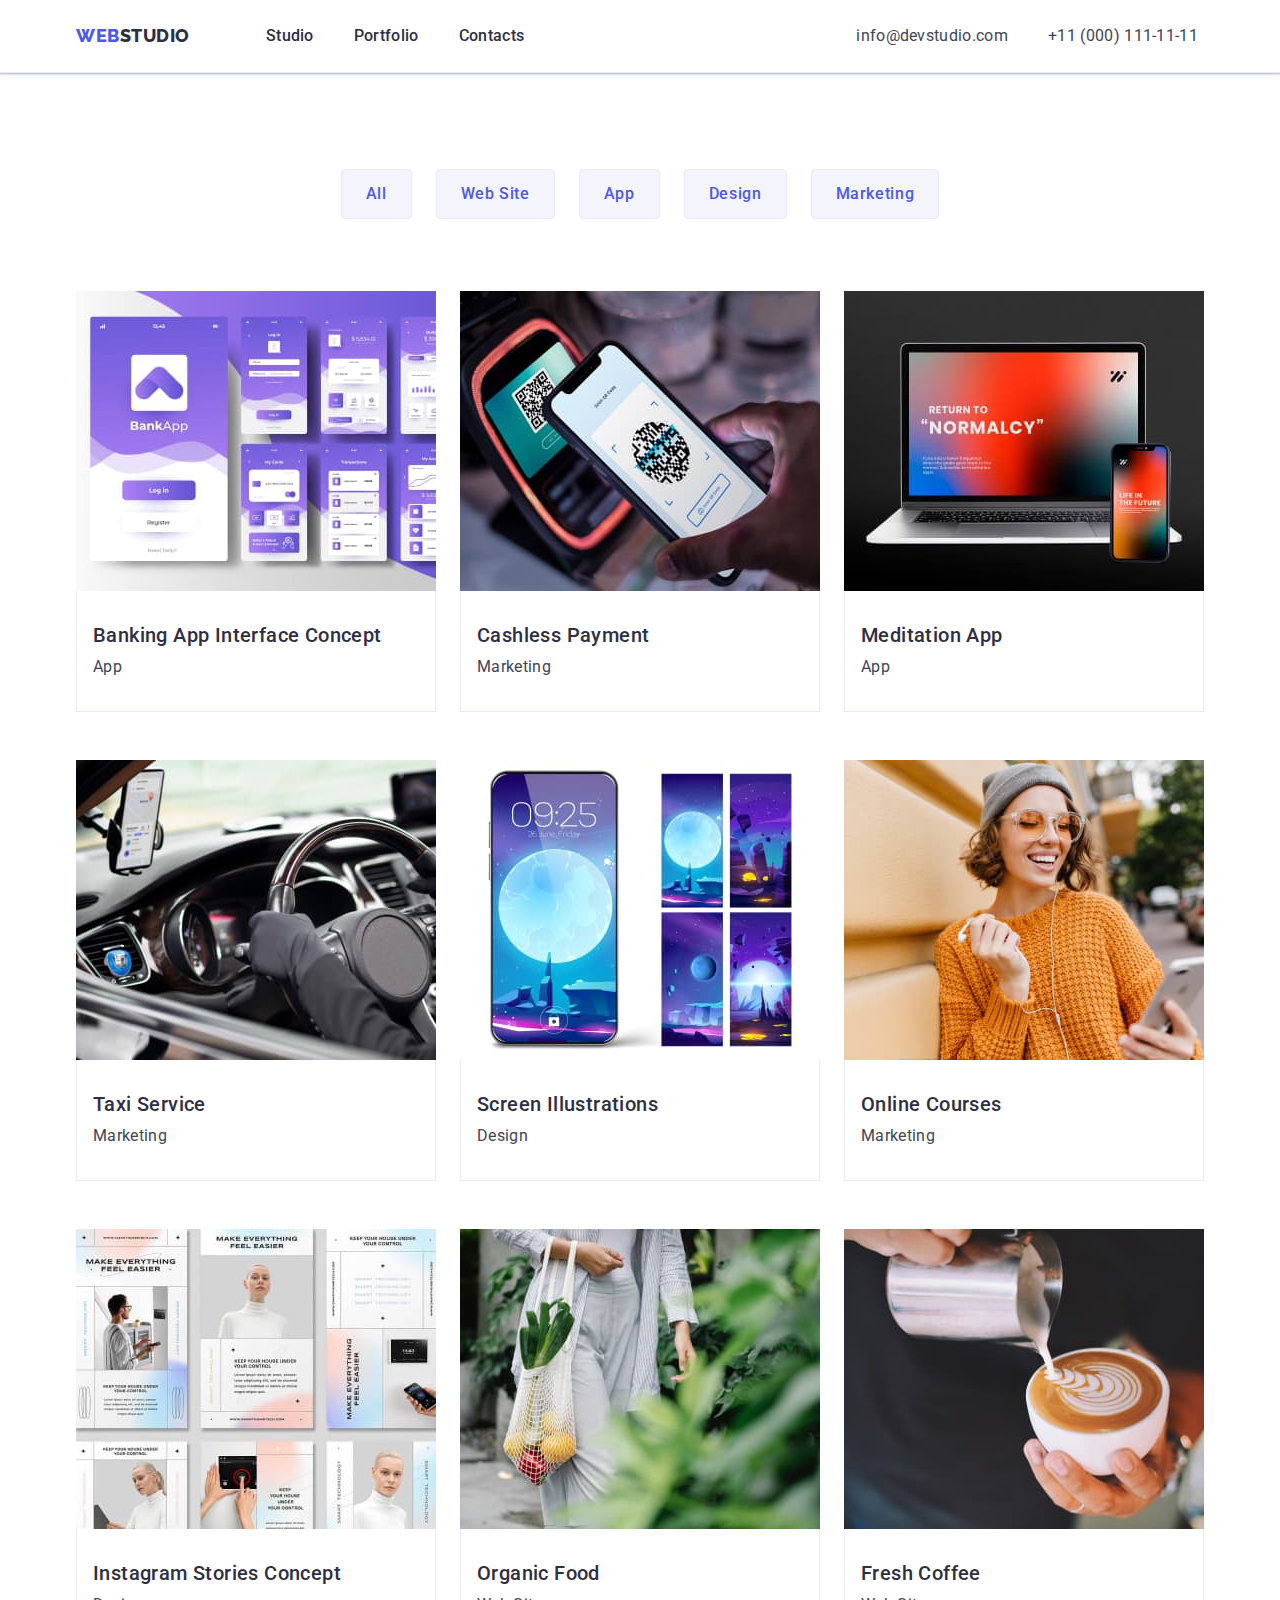
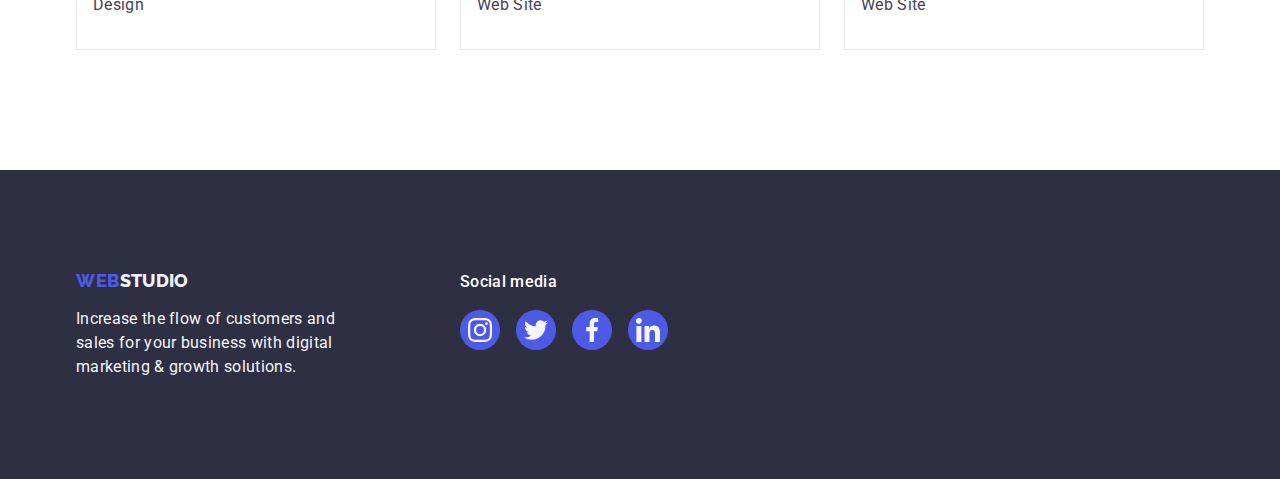
==== portfolio.html @ fb7a7f18 "Initial commit" ====
<!DOCTYPE html>
<html lang="en">
  <head>
    <meta charset="UTF-8" />
    <meta http-equiv="X-UA-Compatible" content="IE=edge" />
    <meta name="viewport" content="width=device-width, initial-scale=1.0" />
    <title>Document</title>
    <!-- modern-normalize -->
    <link
      rel="stylesheet"
      href="https://cdn.jsdelivr.net/npm/modern-normalize@1.1.0/modern-normalize.min.css"
    />
    <link rel="stylesheet" href="./css/styles.css" />
    <link rel="preconnect" href="https://fonts.googleapis.com" />
    <link rel="preconnect" href="https://fonts.gstatic.com" crossorigin />
    <link
      href="https://fonts.googleapis.com/css2?family=Raleway:wght@800&family=Roboto:wght@400;500;700;900&display=swap"
      rel="stylesheet"
    />
  </head>
  <body>
    <!-- header section -->
    <header class="header">
      <div class="header-container container">
        <nav class="header-nav">
          <a class="main-logo link" href="./index.html">
            Web<span class="logo">Studio</span></a
          >
          <ul class="header-list list">
            <li class="header-items">
              <a class="header-link link" href="./index.html">Studio</a>
            </li>
            <li class="header-items">
              <a class="header-link link" href="./portfolio.html">Portfolio</a>
            </li>
            <li class="header-items">
              <a class="header-link link" href="">Contacts</a>
            </li>
          </ul>
        </nav>
        <address class="address">
          <ul class="address-list list">
            <li class="address-items">
              <a class="address-link link" href="mailto:info@devstudio.com"
                >info@devstudio.com</a
              >
            </li>
            <li class="address-items">
              <a class="address-link link" href="tel:+110001111111"
                >+11 (000) 111-11-11</a
              >
            </li>
          </ul>
        </address>
      </div>
    </header>
    <main>
      <!-- portfolio section -->
      <section class="portfolio">
        <div class="container">
          <h1 class="portfolio-title">Portfolio</h1>
          <ul class="portfolio-list list">
            <li class="portfolio-item">
              <button class="portfolio-btn" type="button">All</button>
            </li>
            <li class="portfolio-item">
              <button class="portfolio-btn" type="button">Web Site</button>
            </li>
            <li class="portfolio-item">
              <button class="portfolio-btn" type="button">App</button>
            </li>
            <li class="portfolio-item">
              <button class="portfolio-btn" type="button">Design</button>
            </li>
            <li class="portfolio-item">
              <button class="portfolio-btn" type="button">Marketing</button>
            </li>
          </ul>
          <ul class="portfolio-items list">
            <li class="portfolio-items-item">
              <a class="portfolio-link link" href="">
                <img
                  class="portfolio-img"
                  src="./images/img8.jpg"
                  alt="Banking App Interface Concept"
                  width="360"
                />
                <div class="application-name">
                  <h2 class="portfolio-heading">
                    Banking App Interface Concept
                  </h2>
                  <p class="portfolio-text">App</p>
                </div>
              </a>
            </li>
            <li class="portfolio-items-item">
              <a class="portfolio-link link" href="">
                <img
                  class="portfolio-img"
                  src="./images/img9.jpg"
                  alt="Cashless Payment"
                  width="360"
                />
                <div class="application-name">
                  <h2 class="portfolio-heading">Cashless Payment</h2>
                  <p class="portfolio-text">Marketing</p>
                </div>
              </a>
            </li>
            <li class="portfolio-items-item">
              <a class="portfolio-link link" href="">
                <img
                  class="portfolio-img"
                  src="./images/img10.jpg"
                  alt="Meditation App"
                  width="360"
                />
                <div class="application-name">
                  <h2 class="portfolio-heading">Meditation App</h2>
                  <p class="portfolio-text">App</p>
                </div>
              </a>
            </li>
            <li class="portfolio-items-item">
              <a class="portfolio-link link" href="">
                <img
                  class="portfolio-img"
                  src="./images/img11.jpg"
                  alt="Taxi Service"
                  width="360"
                />
                <div class="application-name">
                  <h2 class="portfolio-heading">Taxi Service</h2>
                  <p class="portfolio-text">Marketing</p>
                </div>
              </a>
            </li>
            <li class="portfolio-items-item">
              <a class="portfolio-link link" href="">
                <img
                  class="portfolio-img"
                  src="./images/img12.jpg"
                  alt="Screen Illustrations"
                  width="360"
                />
                <div class="application-name">
                  <h2 class="portfolio-heading">Screen Illustrations</h2>
                  <p class="portfolio-text">Design</p>
                </div>
              </a>
            </li>
            <li class="portfolio-items-item">
              <a class="portfolio-link link" href="">
                <img
                  class="portfolio-img"
                  src="./images/img13.jpg"
                  alt="Online Courses"
                  width="360"
                />
                <div class="application-name">
                  <h2 class="portfolio-heading">Online Courses</h2>
                  <p class="portfolio-text">Marketing</p>
                </div>
              </a>
            </li>
            <li class="portfolio-items-item">
              <a class="portfolio-link link" href="">
                <img
                  class="portfolio-img"
                  src="./images/img14.jpg"
                  alt="Instagram Stories Concept"
                  width="360"
                />
                <div class="application-name">
                  <h2 class="portfolio-heading">Instagram Stories Concept</h2>
                  <p class="portfolio-text">Design</p>
                </div>
              </a>
            </li>
            <li class="portfolio-items-item">
              <a class="portfolio-link link" href="">
                <img
                  class="portfolio-img"
                  src="./images/img15.jpg"
                  alt="Organic Food"
                  width="360"
                />
                <div class="application-name">
                  <h2 class="portfolio-heading">Organic Food</h2>
                  <p class="portfolio-text">Web Site</p>
                </div>
              </a>
            </li>
            <li class="portfolio-items-item">
              <a class="portfolio-link link" href="">
                <img
                  class="portfolio-img"
                  src="./images/img16.jpg"
                  alt="Fresh Coffee"
                  width="360"
                />
                <div class="application-name">
                  <h2 class="portfolio-heading">Fresh Coffee</h2>
                  <p class="portfolio-text">Web Site</p>
                </div>
              </a>
            </li>
          </ul>
        </div>
      </section>
    </main>
    <!-- footer section -->
    <footer class="footer">
      <div class="footer-container container">
        <div>
          <a class="main-logo last-logo link" href="./index.html">
            Web<span class="footer-logo">Studio</span></a
          >
          <p class="footer-text">
            Increase the flow of customers and sales for your business with
            digital marketing & growth solutions.
          </p>
        </div>
        <section class="social-media">
          <h2 class="social-media-title">Social media</h2>
          <ul class="socials-footer">
            <li class="socials-item list">
              <a
                class="socials-link footer-link link"
                href="https://instagram.com"
                target="_blank"
                rel="noopener noreferrer"
                aria-label="instagram icon"
              >
                <svg class="socials-icon" width="24" height="24">
                  <use href="./images/icons.svg#icon-instagram-2"></use>
                </svg>
              </a>
            </li>
            <li class="socials-item list">
              <a
                class="socials-link footer-link link"
                href=" https://twitter.com"
                target="_blank"
                rel="noopener noreferrer"
                aria-label="twitter icon"
              >
                <svg class="socials-icon" width="24" height="24">
                  <use href="./images/icons.svg#icon-twitter-1"></use>
                </svg>
              </a>
            </li>
            <li class="socials-item list">
              <a
                class="socials-link footer-link link"
                href=" https://facebook.com"
                target="_blank"
                rel="noopener noreferrer"
                aria-label="facebook icon"
              >
                <svg class="socials-icon" width="24" height="24">
                  <use href="./images/icons.svg#icon-facebook-1"></use>
                </svg>
              </a>
            </li>
            <li class="socials-item list">
              <a
                class="socials-link footer-link link"
                href=" https://linkedin.com"
                target="_blank"
                rel="noopener noreferrer"
                aria-label="linkedin icon"
              >
                <svg class="socials-icon" width="24" height="24">
                  <use href="./images/icons.svg#icon-linkedin-1"></use>
                </svg>
              </a>
            </li>
          </ul>
        </section>
      </div>
    </footer>
  </body>
</html>
---- css/styles.css ----
:root {
  --iris: #4d5ae5;
  --ocean: #404bbf;
  --navy-blue: #2e2f42;
  --green: #31d0aa;
  --slate: #434455;
  --light-slate: #8e8f99;
  --cornflower: #e7e9fc;
  --cloud: #f4f4fd;
  --navy-blue-modal: #2e2f42;
  --grey: #2e2f42;
  --white: #ffffff;
  --dairy: #fcfcfc;
  /* font */
  --main-font: Roboto, sans-serif;
  --secondary-font: Raleway, sans-serif;
}
body {
  font-family: var(--main-font);
  font-weight: 400;
  font-size: 16px;
  line-height: 24px;
  letter-spacing: 0.02em;
  color: var(--slate);
  background-color: var(--white);
}
.container {
  width: 1158px;
  margin-left: auto;
  margin-right: auto;
  padding-left: 15px;
  padding-right: 15px;
}
/* reset start */
h1,
h2,
h3,
h4,
h5,
h6,
p {
  margin: 0;
}
img {
  display: block;
}

.link {
  text-decoration: none;
  color: inherit;
}
.list {
  list-style: none;
  padding: 0;
  margin: 0;
}
/* reset end */
/* header */
.main-logo {
  font-family: var(--secondary-font);
  font-weight: 800;
  font-size: 18px;
  line-height: 1.17;
  letter-spacing: 0.03em;
  text-transform: uppercase;
  color: var(--iris);
  margin-right: 76px;
}
.logo {
  color: var(--navy-blue);
}
.header-list {
  display: flex;
  gap: 40px;
  margin-right: 332px;
  font-weight: 500;
  color: var(--navy-blue);
}
.address {
  font-style: normal;
}
.address-list {
  display: flex;
  gap: 40px;
}
.link:hover,
.link:focus {
  color: var(--ocean);
}
.header-container {
  display: flex;
  align-items: center;
}
.header-nav {
  display: flex;
  align-items: center;
}
.header-link {
  display: block;
  padding-top: 24px;
  padding-bottom: 24px;
}
.address-link {
  display: block;
  padding-top: 24px;
  padding-bottom: 24px;
}
.header {
  border-bottom: 1px solid var(--cornflower);
  box-shadow: 0px 2px 1px rgba(46, 47, 66, 0.08),
    0px 1px 1px rgba(46, 47, 66, 0.16), 0px 1px 6px rgba(46, 47, 66, 0.08);
}

/* hero */
.hero {
  color: var(--white);
  background-color: var(--navy-blue);
  padding: 188px 0px;
  max-width: 1440px;
  height: 600px;
  margin: 0 auto;
  background-size: cover;
  background-position: center;
  background-repeat: no-repeat;
  background-image: linear-gradient(
      rgba(46, 47, 66, 0.7),
      rgba(46, 47, 66, 0.7)
    ),
    url("../images/people-office1.jpg");
}

.hero-title {
  display: block;
  text-align: center;
  font-weight: 700;
  font-size: 56px;
  line-height: 1.07;
  letter-spacing: 0.02em;
  max-width: 496px;
  margin-bottom: 48px;
  margin-left: auto;
  margin-right: auto;
}

.hero-btn {
  font-weight: 500;
  display: block;
  letter-spacing: 0.04em;
  color: var(--white);
  background-color: var(--iris);
  font-family: inherit;
  cursor: pointer;
  font-size: 16px;
  line-height: 1.5;
  margin: 0 auto;
  min-width: 169px;
  min-height: 56px;
  border-radius: 4px;
  border: none;
  box-shadow: 0px 4px 4px rgba(0, 0, 0, 0.15);
}
.hero-btn:hover {
  background-color: var(--ocean);
}
.hero-btn:focus {
  background-color: var(--ocean);
}
/* advantages section */
.advantages {
  padding: 120px 0px;
}
.advantages-list {
  display: flex;
  gap: 24px;
}
.advantages-title {
  position: absolute;
  width: 1px;
  height: 1px;
  margin: -1px;
  border: 0;
  padding: 0;
  white-space: nowrap;
  clip-path: inset(100%);
  clip: rect(0 0 0 0);
  overflow: hidden;
  letter-spacing: 0.02em;
}
.advantages-items {
  width: calc((100% - 72px) / 4);
}
.advantages-subtitle {
  font-weight: 500;
  font-size: 20px;
  color: var(--navy-blue);
  letter-spacing: 0.02em;
  margin-bottom: 8px;
}
.advantages-icon {
  display: flex;
  justify-content: center;
  align-items: center;
  width: 264px;
  height: 112px;
  background-color: var(--cloud);
  border-radius: 4px;
  margin-bottom: 8px;
}

/* What are we doing section */

.section-title {
  font-weight: 700;
  font-size: 36px;
  line-height: 1.11;
  text-align: center;
  color: var(--navy-blue);
  text-transform: capitalize;
  margin-bottom: 72px;
}
.section-list {
  display: flex;
  gap: 24px;
}
.doing-section {
  padding-bottom: 120px;
}

/* Our Team section */
.team-list {
  display: flex;
  gap: 24px;
}
.team {
  background-color: var(--cloud);
  padding: 120px 0;
}
.team-title {
  font-weight: 700;
  font-size: 36px;
  line-height: 1.11;
  text-transform: capitalize;
  color: var(--navy-blue);
  letter-spacing: 0.02em;
  text-align: center;
  margin-bottom: 72px;
}

.team-items {
  background-color: var(--white);
  border-radius: 0px 0px 4px 4px;
  box-shadow: 0px 1px 6px rgba(46, 47, 66, 0.08),
    0px 1px 1px rgba(46, 47, 66, 0.16), 0px 2px 1px rgba(46, 47, 66, 0.08);
}
.team-heading {
  font-weight: 500;
  font-size: 20px;
  color: var(--navy-blue);
  letter-spacing: 0.02em;
  text-align: center;
  margin-bottom: 8px;
}
.team-name {
  padding: 32px 0px;
}
.team-text {
  text-align: center;
  margin-bottom: 8px;
}
.socials {
  display: flex;
  justify-content: center;
  padding: 0;
  gap: 24px;
}
.socials-link {
  display: flex;
  width: 40px;
  height: 40px;
  justify-content: center;
  align-items: center;

  background-color: var(--iris);
  border-radius: 50%;
}
.socials-link:hover,
.socials-link:focus {
  background-color: var(--ocean);
}
.socials-icon {
  fill: var(--cloud);
}
/* customers */
.customers {
  padding-top: 120px;
  padding-bottom: 120px;
}
.customers-title {
  font-weight: 700;
  font-size: 36px;
  line-height: 1.1;
  text-align: center;
  letter-spacing: 0.02em;
  text-transform: capitalize;

  color: var(--navy-blue);
  margin-bottom: 72px;
}
.customers-list {
  display: flex;
  justify-content: center;
  align-items: center;
  gap: 24px;
}
.customers-link {
  display: flex;
  justify-content: center;
  align-items: center;
  width: 168px;
  height: 88px;
  border: 1px solid var(--light-slate);
  border-radius: 4px;
  color: var(--light-slate);
}
.customers-link:hover,
.customers-link:focus {
  color: var(--ocean);
  border-color: var(--ocean);
}
.icon-logo:hover,
.icon-logo:focus {
  fill: currentColor;
}

.icon-logo {
  fill: currentColor;
}

.customers-item:hover,
.customers-item:focus {
  border-color: var(--ocean);
}

/* footer */
.footer {
  background-color: var(--navy-blue);
  padding: 100px 0px;
}
.footer-text {
  color: var(--cloud);
}

.footer-logo {
  color: var(--cloud);
  letter-spacing: 0.02em;
}
.last-logo {
  display: inline-block;
  margin-bottom: 16px;
}
.footer-text {
  max-width: 264px;
}
.social-media-title {
  font-weight: 500;
  font-size: 16px;
  line-height: 1.5;
  letter-spacing: 0.02em;
  margin-bottom: 16px;

  color: var(--white);
}
.footer-container {
  display: flex;
  gap: 120px;
  align-items: baseline;
}
.footer-container-logo {
  gap: 120px;
}
.socials-footer {
  display: flex;
  justify-content: center;
  align-items: center;
  padding: 0;
  gap: 16px;
}
.footer-link:hover,
.footer-link:focus {
  background-color: var(--green);
}
/* portfolio */
.portfolio {
  padding: 96px 0 120px;
}
.portfolio-title {
  position: absolute;
  width: 1px;
  height: 1px;
  margin: -1px;
  border: 0;
  padding: 0;
  white-space: nowrap;
  clip-path: inset(100%);
  clip: rect(0 0 0 0);
  overflow: hidden;
}

.portfolio-item {
  color: var(--iris);
}
.portfolio-btn {
  font-weight: 500;
  font-size: 16px;
  display: flex;
  align-items: center;
  text-align: center;
  letter-spacing: 0.04em;
  color: inherit;
  background-color: var(--cloud);
  font-family: inherit;
  cursor: pointer;
  line-height: 1.5;
  padding: 12px 24px;
  min-width: 69px;
  min-height: 48px;
  border: 1px solid var(--cornflower);
  border-radius: 4px;
}
.portfolio-btn:hover,
.portfolio-btn:focus {
  background-color: var(--ocean);
  color: var(--white);
  border: 1px solid transparent;
  box-shadow: 0px 3px 1px rgba(0, 0, 0, 0.1), 0px 2px 1px rgba(0, 0, 0, 0.08),
    0px 2px 2px rgba(0, 0, 0, 0.12);
  border-radius: 4px;
}
.portfolio-heading {
  font-weight: 500;
  font-size: 20px;
  color: var(--navy-blue);
  letter-spacing: 0.02em;
  margin-bottom: 8px;
}
.portfolio-list {
  display: flex;
  gap: 24px;
  justify-content: center;
  margin-bottom: 72px;
}
.portfolio-items {
  display: flex;
  flex-wrap: wrap;
  column-gap: 24px;
  row-gap: 48px;
}

.application-name {
  padding: 32px 16px;
  border: 1px solid var(--cornflower);
  border-top: none;
}
.portfolio-text {
  color: var(--slate);
}
.portfolio-link {
  display: block;
}
.portfolio-link:hover,
.portfolio-link:focus {
  box-shadow: 0px 1px 6px rgba(46, 47, 66, 0.08),
    0px 1px 1px rgba(46, 47, 66, 0.16), 0px 2px 1px rgba(46, 47, 66, 0.08);
}
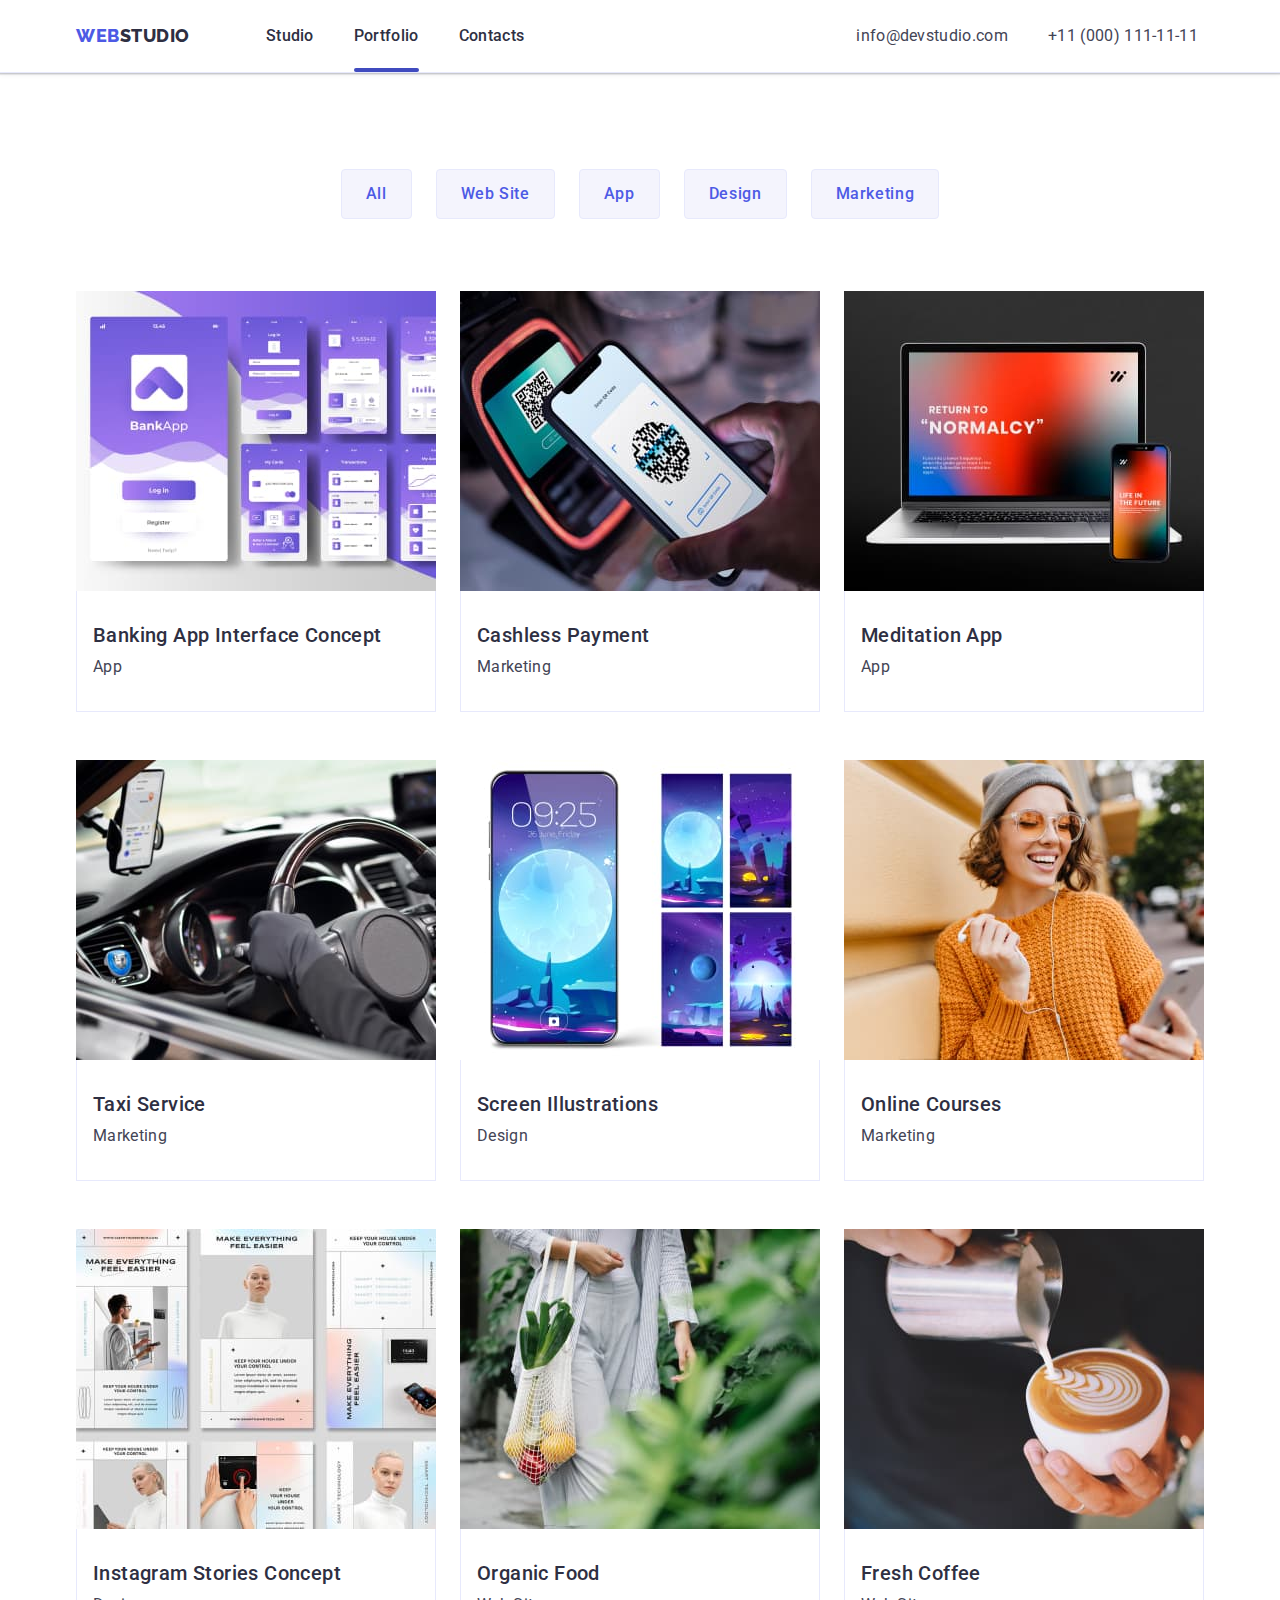
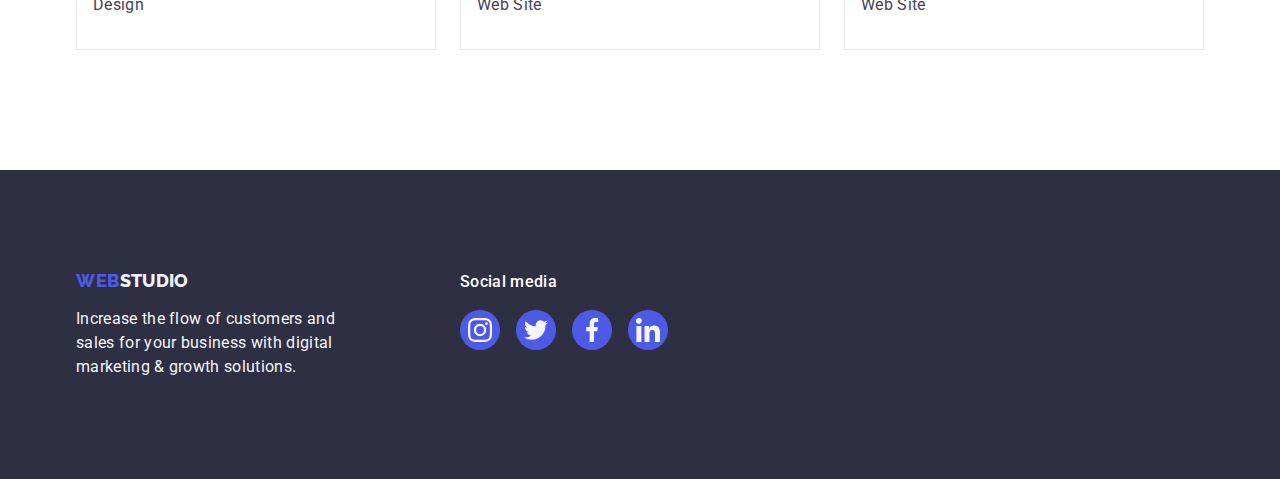
==== commit 802143f8: "home work5" ====
--- a/portfolio.html
+++ b/portfolio.html
@@ -31,7 +31,9 @@
               <a class="header-link link" href="./index.html">Studio</a>
             </li>
             <li class="header-items">
-              <a class="header-link link" href="./portfolio.html">Portfolio</a>
+              <a class="header-link current link" href="./portfolio.html"
+                >Portfolio</a
+              >
             </li>
             <li class="header-items">
               <a class="header-link link" href="">Contacts</a>
@@ -79,12 +81,22 @@
           <ul class="portfolio-items list">
             <li class="portfolio-items-item">
               <a class="portfolio-link link" href="">
-                <img
-                  class="portfolio-img"
-                  src="./images/img8.jpg"
-                  alt="Banking App Interface Concept"
-                  width="360"
-                />
+                <div class="portfolio-box">
+                  <img
+                    class="portfolio-img"
+                    src="./images/img8.jpg"
+                    alt="Banking App Interface Concept"
+                    width="360"
+                  />
+                  <div class="overlay">
+                    <p class="overlay-label">
+                      14 Stylish and User-Friendly App Design Concepts · Task
+                      Manager App · Calorie Tracker App · Exotic Fruit Ecommerce
+                      App · Cloud Storage App
+                    </p>
+                  </div>
+                </div>
+
                 <div class="application-name">
                   <h2 class="portfolio-heading">
                     Banking App Interface Concept
@@ -95,12 +107,22 @@
             </li>
             <li class="portfolio-items-item">
               <a class="portfolio-link link" href="">
-                <img
-                  class="portfolio-img"
-                  src="./images/img9.jpg"
-                  alt="Cashless Payment"
-                  width="360"
-                />
+                <div class="portfolio-box">
+                  <img
+                    class="portfolio-img"
+                    src="./images/img9.jpg"
+                    alt="Cashless Payment"
+                    width="360"
+                  />
+                  <div class="overlay">
+                    <p class="overlay-label">
+                      14 Stylish and User-Friendly App Design Concepts · Task
+                      Manager App · Calorie Tracker App · Exotic Fruit Ecommerce
+                      App · Cloud Storage App
+                    </p>
+                  </div>
+                </div>
+
                 <div class="application-name">
                   <h2 class="portfolio-heading">Cashless Payment</h2>
                   <p class="portfolio-text">Marketing</p>
@@ -109,12 +131,22 @@
             </li>
             <li class="portfolio-items-item">
               <a class="portfolio-link link" href="">
-                <img
-                  class="portfolio-img"
-                  src="./images/img10.jpg"
-                  alt="Meditation App"
-                  width="360"
-                />
+                <div class="portfolio-box">
+                  <img
+                    class="portfolio-img"
+                    src="./images/img10.jpg"
+                    alt="Meditation App"
+                    width="360"
+                  />
+                  <div class="overlay">
+                    <p class="overlay-label">
+                      14 Stylish and User-Friendly App Design Concepts · Task
+                      Manager App · Calorie Tracker App · Exotic Fruit Ecommerce
+                      App · Cloud Storage App
+                    </p>
+                  </div>
+                </div>
+
                 <div class="application-name">
                   <h2 class="portfolio-heading">Meditation App</h2>
                   <p class="portfolio-text">App</p>
@@ -123,12 +155,22 @@
             </li>
             <li class="portfolio-items-item">
               <a class="portfolio-link link" href="">
-                <img
-                  class="portfolio-img"
-                  src="./images/img11.jpg"
-                  alt="Taxi Service"
-                  width="360"
-                />
+                <div class="portfolio-box">
+                  <img
+                    class="portfolio-img"
+                    src="./images/img11.jpg"
+                    alt="Taxi Service"
+                    width="360"
+                  />
+                  <div class="overlay">
+                    <p class="overlay-label">
+                      14 Stylish and User-Friendly App Design Concepts · Task
+                      Manager App · Calorie Tracker App · Exotic Fruit Ecommerce
+                      App · Cloud Storage App
+                    </p>
+                  </div>
+                </div>
+
                 <div class="application-name">
                   <h2 class="portfolio-heading">Taxi Service</h2>
                   <p class="portfolio-text">Marketing</p>
@@ -137,12 +179,22 @@
             </li>
             <li class="portfolio-items-item">
               <a class="portfolio-link link" href="">
-                <img
-                  class="portfolio-img"
-                  src="./images/img12.jpg"
-                  alt="Screen Illustrations"
-                  width="360"
-                />
+                <div class="portfolio-box">
+                  <img
+                    class="portfolio-img"
+                    src="./images/img12.jpg"
+                    alt="Screen Illustrations"
+                    width="360"
+                  />
+                  <div class="overlay">
+                    <p class="overlay-label">
+                      14 Stylish and User-Friendly App Design Concepts · Task
+                      Manager App · Calorie Tracker App · Exotic Fruit Ecommerce
+                      App · Cloud Storage App
+                    </p>
+                  </div>
+                </div>
+
                 <div class="application-name">
                   <h2 class="portfolio-heading">Screen Illustrations</h2>
                   <p class="portfolio-text">Design</p>
@@ -151,12 +203,22 @@
             </li>
             <li class="portfolio-items-item">
               <a class="portfolio-link link" href="">
-                <img
-                  class="portfolio-img"
-                  src="./images/img13.jpg"
-                  alt="Online Courses"
-                  width="360"
-                />
+                <div class="portfolio-box">
+                  <img
+                    class="portfolio-img"
+                    src="./images/img13.jpg"
+                    alt="Online Courses"
+                    width="360"
+                  />
+                  <div class="overlay">
+                    <p class="overlay-label">
+                      14 Stylish and User-Friendly App Design Concepts · Task
+                      Manager App · Calorie Tracker App · Exotic Fruit Ecommerce
+                      App · Cloud Storage App
+                    </p>
+                  </div>
+                </div>
+
                 <div class="application-name">
                   <h2 class="portfolio-heading">Online Courses</h2>
                   <p class="portfolio-text">Marketing</p>
@@ -165,12 +227,22 @@
             </li>
             <li class="portfolio-items-item">
               <a class="portfolio-link link" href="">
-                <img
-                  class="portfolio-img"
-                  src="./images/img14.jpg"
-                  alt="Instagram Stories Concept"
-                  width="360"
-                />
+                <div class="portfolio-box">
+                  <img
+                    class="portfolio-img"
+                    src="./images/img14.jpg"
+                    alt="Instagram Stories Concept"
+                    width="360"
+                  />
+                  <div class="overlay">
+                    <p class="overlay-label">
+                      14 Stylish and User-Friendly App Design Concepts · Task
+                      Manager App · Calorie Tracker App · Exotic Fruit Ecommerce
+                      App · Cloud Storage App
+                    </p>
+                  </div>
+                </div>
+
                 <div class="application-name">
                   <h2 class="portfolio-heading">Instagram Stories Concept</h2>
                   <p class="portfolio-text">Design</p>
@@ -179,12 +251,22 @@
             </li>
             <li class="portfolio-items-item">
               <a class="portfolio-link link" href="">
-                <img
-                  class="portfolio-img"
-                  src="./images/img15.jpg"
-                  alt="Organic Food"
-                  width="360"
-                />
+                <div class="portfolio-box">
+                  <img
+                    class="portfolio-img"
+                    src="./images/img15.jpg"
+                    alt="Organic Food"
+                    width="360"
+                  />
+                  <div class="overlay">
+                    <p class="overlay-label">
+                      14 Stylish and User-Friendly App Design Concepts · Task
+                      Manager App · Calorie Tracker App · Exotic Fruit Ecommerce
+                      App · Cloud Storage App
+                    </p>
+                  </div>
+                </div>
+
                 <div class="application-name">
                   <h2 class="portfolio-heading">Organic Food</h2>
                   <p class="portfolio-text">Web Site</p>
@@ -193,12 +275,22 @@
             </li>
             <li class="portfolio-items-item">
               <a class="portfolio-link link" href="">
-                <img
-                  class="portfolio-img"
-                  src="./images/img16.jpg"
-                  alt="Fresh Coffee"
-                  width="360"
-                />
+                <div class="portfolio-box">
+                  <img
+                    class="portfolio-img"
+                    src="./images/img16.jpg"
+                    alt="Fresh Coffee"
+                    width="360"
+                  />
+                  <div class="overlay">
+                    <p class="overlay-label">
+                      14 Stylish and User-Friendly App Design Concepts · Task
+                      Manager App · Calorie Tracker App · Exotic Fruit Ecommerce
+                      App · Cloud Storage App
+                    </p>
+                  </div>
+                </div>
+
                 <div class="application-name">
                   <h2 class="portfolio-heading">Fresh Coffee</h2>
                   <p class="portfolio-text">Web Site</p>
--- a/css/styles.css
+++ b/css/styles.css
@@ -14,22 +14,8 @@
   /* font */
   --main-font: Roboto, sans-serif;
   --secondary-font: Raleway, sans-serif;
-}
-body {
-  font-family: var(--main-font);
-  font-weight: 400;
-  font-size: 16px;
-  line-height: 24px;
-  letter-spacing: 0.02em;
-  color: var(--slate);
-  background-color: var(--white);
-}
-.container {
-  width: 1158px;
-  margin-left: auto;
-  margin-right: auto;
-  padding-left: 15px;
-  padding-right: 15px;
+  /* transition */
+  --anim-fast: 250ms cubic-bezier(0.4, 0, 0.2, 1);
 }
 /* reset start */
 h1,
@@ -55,6 +41,23 @@
   margin: 0;
 }
 /* reset end */
+
+body {
+  font-family: var(--main-font);
+  font-weight: 400;
+  font-size: 16px;
+  line-height: 24px;
+  letter-spacing: 0.02em;
+  color: var(--slate);
+  background-color: var(--white);
+}
+.container {
+  width: 1158px;
+  margin-left: auto;
+  margin-right: auto;
+  padding-left: 15px;
+  padding-right: 15px;
+}
 /* header */
 .main-logo {
   font-family: var(--secondary-font);
@@ -83,6 +86,10 @@
   display: flex;
   gap: 40px;
 }
+.link {
+  transition: color var(--anim-fast);
+}
+
 .link:hover,
 .link:focus {
   color: var(--ocean);
@@ -96,9 +103,25 @@
   align-items: center;
 }
 .header-link {
+  position: relative;
+
   display: block;
   padding-top: 24px;
   padding-bottom: 24px;
+}
+.header-link::after {
+  content: "";
+  position: absolute;
+  bottom: 0;
+  left: 0;
+
+  display: block;
+  width: 100%;
+  height: 4px;
+  border-radius: 2px;
+}
+.header-link.current::after {
+  background-color: var(--ocean);
 }
 .address-link {
   display: block;
@@ -158,6 +181,7 @@
   border-radius: 4px;
   border: none;
   box-shadow: 0px 4px 4px rgba(0, 0, 0, 0.15);
+  transition: background-color var(--anim-fast);
 }
 .hero-btn:hover {
   background-color: var(--ocean);
@@ -282,6 +306,7 @@
 
   background-color: var(--iris);
   border-radius: 50%;
+  transition: background-color var(--anim-fast);
 }
 .socials-link:hover,
 .socials-link:focus {
@@ -321,24 +346,22 @@
   border: 1px solid var(--light-slate);
   border-radius: 4px;
   color: var(--light-slate);
+  transition: color 250ms var(--anim-fast), border-color var(--anim-fast);
 }
 .customers-link:hover,
 .customers-link:focus {
   color: var(--ocean);
   border-color: var(--ocean);
 }
+
+.icon-logo {
+  fill: currentColor;
+  transition: fill var(--anim-fast);
+}
+
 .icon-logo:hover,
 .icon-logo:focus {
   fill: currentColor;
-}
-
-.icon-logo {
-  fill: currentColor;
-}
-
-.customers-item:hover,
-.customers-item:focus {
-  border-color: var(--ocean);
 }
 
 /* footer */
@@ -385,6 +408,7 @@
   padding: 0;
   gap: 16px;
 }
+
 .footer-link:hover,
 .footer-link:focus {
   background-color: var(--green);
@@ -426,6 +450,8 @@
   min-height: 48px;
   border: 1px solid var(--cornflower);
   border-radius: 4px;
+  transition: background-color var(--anim-fast), color var(--anim-fast),
+    border var(--anim-fast), box-shadow var(--anim-fast);
 }
 .portfolio-btn:hover,
 .portfolio-btn:focus {
@@ -434,7 +460,6 @@
   border: 1px solid transparent;
   box-shadow: 0px 3px 1px rgba(0, 0, 0, 0.1), 0px 2px 1px rgba(0, 0, 0, 0.08),
     0px 2px 2px rgba(0, 0, 0, 0.12);
-  border-radius: 4px;
 }
 .portfolio-heading {
   font-weight: 500;
@@ -466,9 +491,74 @@
 }
 .portfolio-link {
   display: block;
+  transition: box-shadow var(--anim-fast);
 }
 .portfolio-link:hover,
 .portfolio-link:focus {
   box-shadow: 0px 1px 6px rgba(46, 47, 66, 0.08),
     0px 1px 1px rgba(46, 47, 66, 0.16), 0px 2px 1px rgba(46, 47, 66, 0.08);
 }
+
+.portfolio-box {
+  position: relative;
+  overflow: hidden;
+}
+
+.overlay {
+  position: absolute;
+  top: 0;
+  left: 0;
+  transform: translateY(100%);
+
+  max-width: 100%;
+  height: 100%;
+  padding: 40px 32px;
+
+  background-color: var(--iris);
+  cursor: pointer;
+  transition: transform var(--anim-fast);
+}
+.overlay-label {
+  color: var(--cloud);
+}
+
+.portfolio-items-item:hover .overlay {
+  transform: translateY(0);
+}
+/* Modal styles */
+
+.backdrop {
+  position: fixed;
+  top: 0;
+  left: 0;
+
+  width: 100%;
+  height: 100%;
+
+  background-color: rgba(46, 47, 66, 0.4);
+
+  transition: opacity var(--anim-fast), visibility var(--anim-fast);
+}
+.is-hidden {
+  opacity: 0;
+  visibility: hidden;
+  pointer-events: none;
+}
+
+.modal {
+  position: absolute;
+  top: calc(50% - 292px);
+  left: calc(50% - 204px);
+
+  padding: 24px;
+  width: 408px;
+  min-height: 584px;
+  background-color: var(--dairy);
+  box-shadow: 0px 1px 1px rgba(0, 0, 0, 0.14), 0px 1px 3px rgba(0, 0, 0, 0.12),
+    0px 2px 1px rgba(0, 0, 0, 0.2);
+  border-radius: 4px;
+}
+.modal-btn {
+  display: block;
+  margin-left: auto;
+}
